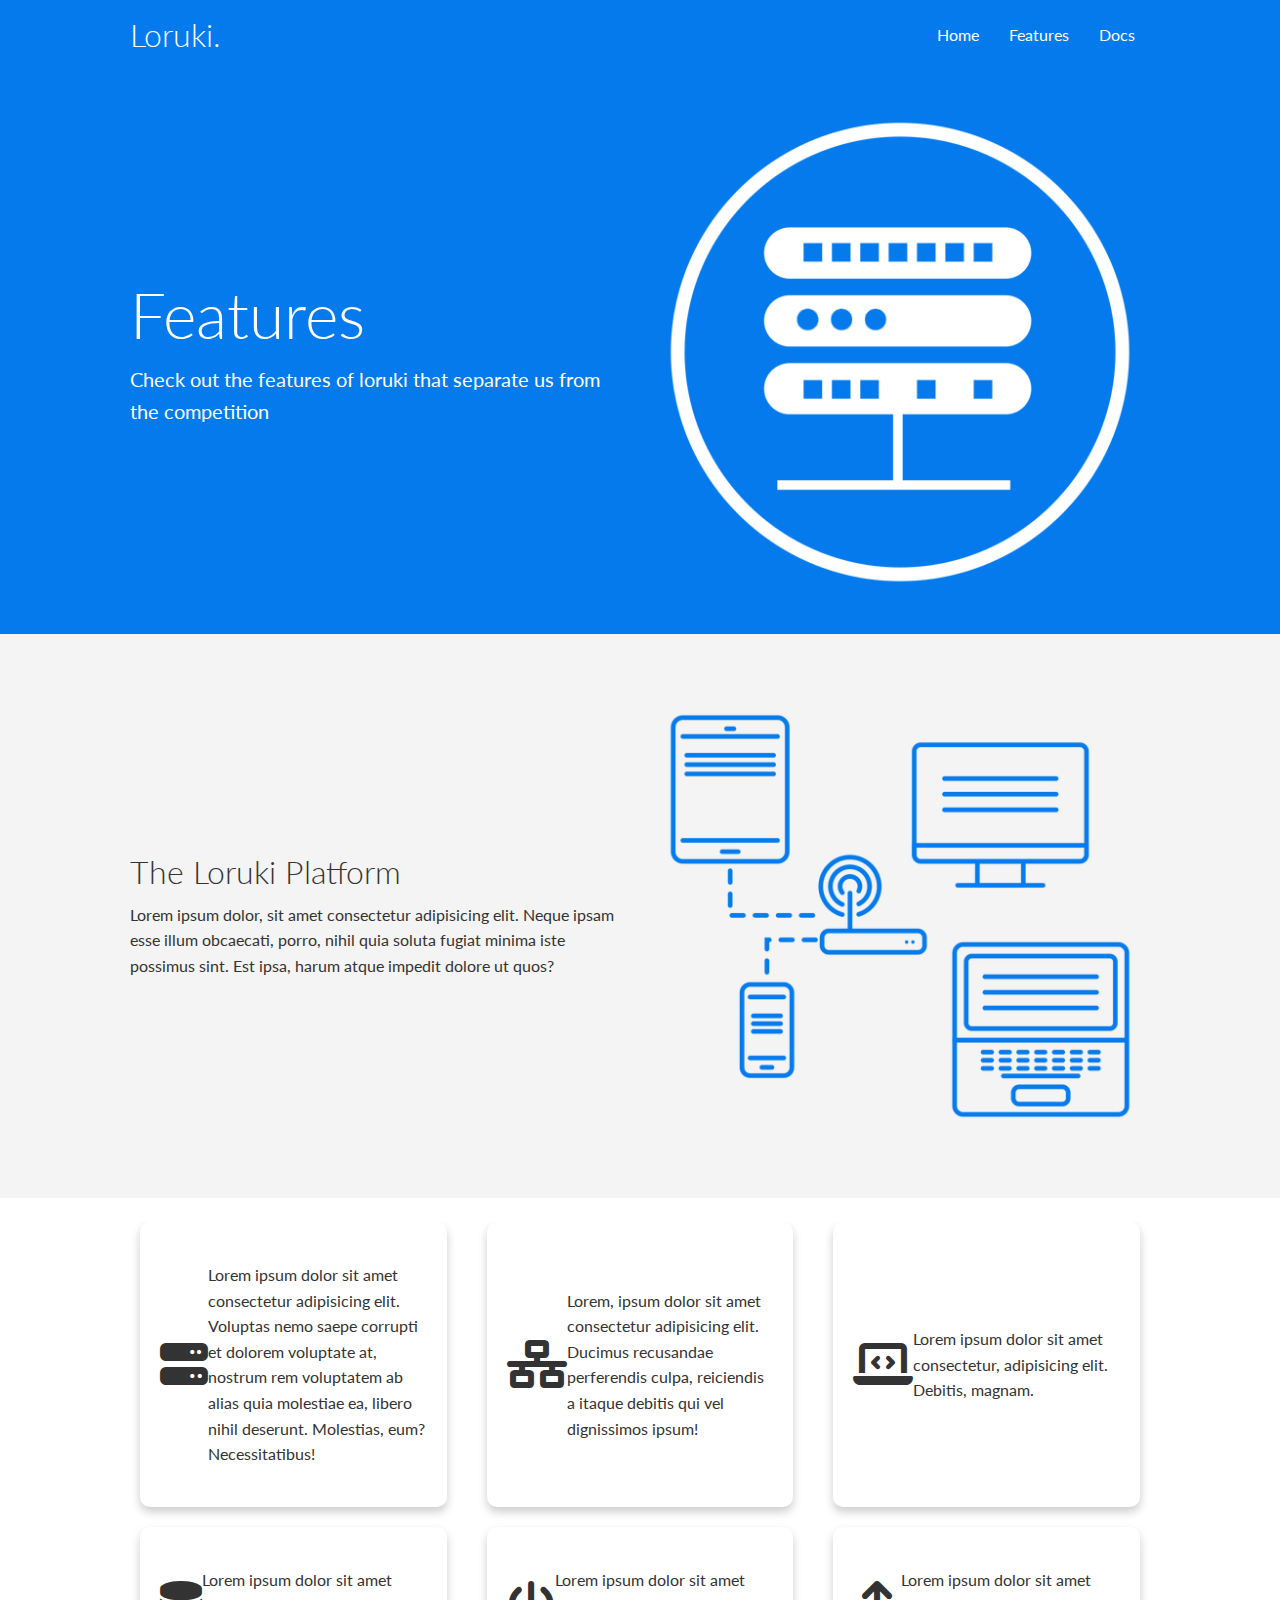
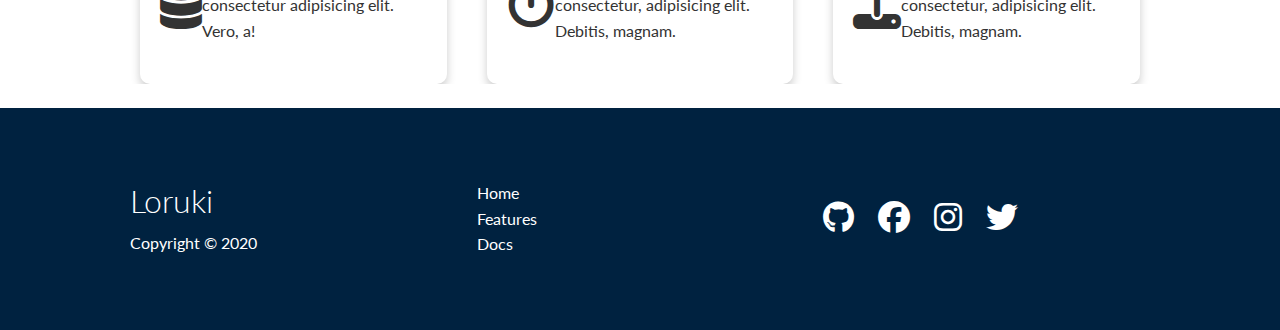
==== features.html @ 6a71a276 "add features page" ====
<!DOCTYPE html>
<html lang="en">

<head>
    <meta charset="UTF-8">
    <meta name="viewport" content="width=device-width, initial-scale=1.0">
    <link rel="stylesheet" href="css/utilities.css">
    <link rel="stylesheet" href="css/style.css">
    <link rel="stylesheet" href="https://cdnjs.cloudflare.com/ajax/libs/font-awesome/6.7.2/css/all.min.css"
        integrity="sha512-Evv84Mr4kqVGRNSgIGL/F/aIDqQb7xQ2vcrdIwxfjThSH8CSR7PBEakCr51Ck+w+/U6swU2Im1vVX0SVk9ABhg=="
        crossorigin="anonymous" referrerpolicy="no-referrer" />
    <title>Loruki | Cloud hosting for everyone</title>
</head>

<body>

    <div class="navbar">
        <div class="container flex">
            <h1 class="logo">Loruki.</h1>
            <nav>
                <ul>
                    <li><a href="index.html">Home</a></li>
                    <li><a href="features.html">Features</a></li>
                    <li><a href="docs.html">Docs</a></li>
                </ul>
            </nav>
        </div>
    </div>

    <section class="head bg-primary py-3">
        <div class="container grid">
            <div>
                <h1 class="xl">Features</h1>
                <p class="lead">Check out the features of loruki that separate us from the competition</p>
            </div>
            <img src="images/server.png" alt="">
        </div>
    </section>

    <section class="sub-head bg-light py-3">
        <div class="container grid">
            <div class="text">
                <h2 class="md">The Loruki Platform</h2>
                <p>Lorem ipsum dolor, sit amet consectetur adipisicing elit. Neque ipsam esse illum obcaecati, porro,
                    nihil
                    quia soluta fugiat minima iste possimus sint. Est ipsa, harum atque impedit dolore ut quos?</p>
            </div>
            <img src="images/server2.png" alt="">
        </div>
    </section>

    <section class="main my-2">
        <div class="container grid grid-3">
            <div class="card flex">
                <i class="fas fa-server fa-3x"></i>
                <p>Lorem ipsum dolor sit amet consectetur adipisicing elit. Voluptas nemo saepe corrupti et dolorem
                    voluptate at, nostrum rem voluptatem ab alias quia molestiae ea, libero nihil deserunt. Molestias,
                    eum? Necessitatibus!</p>
            </div>
            <div class="card flex">
                <i class="fas fa-network-wired fa-3x"></i>
                <p>
                    Lorem, ipsum dolor sit amet consectetur adipisicing elit. Ducimus
                    recusandae perferendis culpa, reiciendis a itaque debitis qui vel
                    dignissimos ipsum!
                </p>
            </div>
            <div class="card flex">
                <i class="fas fa-laptop-code fa-3x"></i>
                <p>
                    Lorem ipsum dolor sit amet consectetur, adipisicing elit. Debitis,
                    magnam.
                </p>
            </div>
            <div class="card flex">
                <i class="fas fa-database fa-3x"></i>
                <p>
                    Lorem ipsum dolor sit amet consectetur adipisicing elit. Vero, a!
                </p>
            </div>
            <div class="card flex">
                <i class="fas fa-power-off fa-3x"></i>
                <p>
                    Lorem ipsum dolor sit amet consectetur, adipisicing elit. Debitis,
                    magnam.
                </p>
            </div>
            <div class="card flex">
                <i class="fas fa-upload fa-3x"></i>
                <p>
                    Lorem ipsum dolor sit amet consectetur, adipisicing elit. Debitis,
                    magnam.
                </p>
            </div>

        </div>
    </section>

    <footer class="footer bg-dark py-5">
        <div class="container grid grid-3">
            <div>
                <h1>Loruki
                </h1>
                <p>Copyright &copy; 2020</p>
            </div>
            <nav>
                <ul>
                    <li><a href="index.html">Home</a></li>
                    <li><a href="features.html">Features</a></li>
                    <li><a href="docs.html">Docs</a></li>
                </ul>
            </nav>
            <div class="social">
                <a href="#"><i class="fab fa-github fa-2x"></i></a>
                <a href="#"><i class="fab fa-facebook fa-2x"></i></a>
                <a href="#"><i class="fab fa-instagram fa-2x"></i></a>
                <a href="#"><i class="fab fa-twitter fa-2x"></i></a>
            </div>
        </div>
    </footer>

</body>

</html>
---- css/utilities.css ----
.container {
    max-width: 1100px;
    padding: 0 40px;
    overflow: auto;
    margin: 0 auto;
}

.flex {
    display: flex;
    justify-content: center;
    align-items: center;
    height: 100%;
}

.grid {
    display: grid;
    grid-template-columns: repeat(2, 1fr);
    gap: 20px;
    justify-content: center;
    align-items: center;
    height: 100%;
}

.grid-3 {
    grid-template-columns: repeat(3, 1fr);
}

.card {
    background-color: #fff;
    color: #333;
    padding: 20px;
    border-radius: 10px;
    box-shadow: 0 5px 10px rgba(0, 0, 0, 0.2);
    margin: 10px;
}

.btn {
    display: inline-block;
    padding: 10px 30px;
    background-color: var(--primary-color);
    color: #fff;
    border: none;
    border-radius: 5px;
    cursor: pointer;
}

.btn-outline {
    border: 1px solid #fff;
    background-color: transparent;
}

.btn:hover {
    transform: scale(0.98);
}

/* backgrounds and colors */

.bg-primary,
.btn-primary {
    background-color: var(--primary-color);
    color: #fff;
}

.bg-secondary,
.btn-secondary {
    background-color: var(--secondary-color);
    color: #fff;
}

.bg-dark,
.btn-dark {
    background-color: var(--dark-color);
    color: #fff;
}

.bg-light,
.btn-light {
    background-color: var(--light-color);
    color: #333;
}

/* Text sizes */
.lead {
    font-size: 20px;
}

.sm {
    font-size: 1rem;
}

.md {
    font-size: 2rem;
}

.lg {
    font-size: 3rem;
}

.xl {
    font-size: 4rem;
}

.text-center {
    text-align: center;
}

/* Margins */

.my-1 {
    margin: 1rem 0;
}

.my-2 {
    margin: 1.5rem 0;
}

.my-3 {
    margin: 2rem 0;
}

.my-4 {
    margin: 3rem 0;
}

.my-5 {
    margin: 4rem 0;
}

.m-1 {
    margin: 1rem;
}

.m-2 {
    margin: 1.5rem;
}

.m-3 {
    margin: 2rem;
}

.m-4 {
    margin: 3rem;
}

.m-5 {
    margin: 4rem;
}

/* Paddings */

.py-1 {
    padding: 1rem 0;
}

.py-2 {
    padding: 1.5rem 0;
}

.py-3 {
    padding: 2rem 0;
}

.py-4 {
    padding: 3rem 0;
}

.py-5 {
    padding: 4rem 0;
}

.p-1 {
    padding: 1rem;
}

.p-2 {
    padding: 1.5rem;
}

.p-3 {
    padding: 2rem;
}

.p-4 {
    padding: 3rem;
}

.p-5 {
    padding: 4rem;
}
---- css/style.css ----
@import url('https://fonts.googleapis.com/css2?family=Lato:ital,wght@0,100;0,300;0,400;0,700;0,900;1,100;1,300;1,400;1,700;1,900&display=swap');

* {
    box-sizing: border-box;
    padding: 0;
    margin: 0;
}

:root {
    --primary-color: #047aed;
    --secondary-color: #1c3fa8;
    --dark-color: #002240;
    --light-color: #f4f4f4;
}

body {
    font-family: 'lato', sans-serif;
    line-height: 1.6;
    color: #333;

}

h1,
h2 {
    margin: 10px 0;
    font-weight: 300;
    line-height: 1.2;
}

ul {
    list-style-type: none;
}

a {
    color: #333;
    text-decoration: none;
}

p {
    margin: 10px 0;
}

img {
    width: 100%;
}

/* Navigation */

.navbar {
    background: var(--primary-color);
    height: 70px;
    color: #fff;
}

.navbar .flex {
    justify-content: space-between;
}

.navbar ul {
    display: flex;
}

.navbar a {
    color: #fff;
    padding: 5px;
    margin: 0 10px;
}

.navbar a:hover {
    border-bottom: 2px solid #fff;
}

/* Showcase */
.showcase {
    background-color: var(--primary-color);
    height: 400px;
    color: #fff;
    position: relative;
}

.showcase h2 {
    font-size: 40px;
}

.showcase p {
    margin: 20px 0;
}

.showcase .grid {
    grid-template-columns: 55% 40%;
    gap: 40px;
    overflow: visible;
}

.showcase-form {
    position: relative;
    top: 60px;
    min-height: 350px;
    max-width: 400px;
    width: 100%;
    padding: 40px;
    z-index: 100;
    justify-self: flex-end;
}

.showcase-form h3 {
    font-size: 25px;
    font-weight: 300;
}

.showcase-form .form-control {
    margin: 30px 0;
}

.showcase-form input[type='text'],
.showcase-form input[type='email'] {
    border: 0;
    border-bottom: 1px solid #b4becb;
    width: 100%;
    padding: 3px;
    font-size: 16px;
}

.showcase-form input:focus {
    outline: none;
}

.showcase::before,
.showcase::after {
    content: '';
    height: 100px;
    background: #fff;
    position: absolute;
    bottom: -60px;
    right: 0;
    left: 0;
    transform: skewY(-3deg);

}

.stats {
    padding-top: 100px;
}

.stats-heading {
    font-size: 20px;
    font-weight: 500;
    max-width: 500px;
    margin: 0 auto;
}

.stats .grid h3 {
    font-size: 35px;
}

.stats .grid p {
    font-size: 20px;
    font-weight: bold;
}

.cli .grid {
    grid-template-columns: repeat(3, 1fr);
    grid-template-rows: repeat(2, 1fr);
}

.cli img {
    grid-column: 1 / span 2;
    grid-row: 1 / span 2;
}

.cloud .grid {
    grid-template-columns: 4fr 3fr;
}

/* Languages */

.languages .flex {
    flex-wrap: wrap;
}

.languages .card {
    text-align: center;
    margin: 18px 10px 40px;
    transition: transform 0.2s ease-in
}

.languages .card h4 {
    font-size: 20px;
    margin-bottom: 10px;
}

.languages .card:hover {
    transform: translateY(-15px);
}

/* Footer */

.footer a {
    color: #fff;
}

.footer nav a:hover {
    opacity: 0.8;
}

.footer .social a {
    margin-right: 20px;
}

/* Tablets */

@media(max-width: 768px) {

    .grid,
    .showcase .grid,
    .stats .grid,
    .cli .grid,
    .cloud .grid {
        grid-template-columns: 1fr;
        grid-template-rows: 1fr;
    }

    .showcase {
        height: auto;
    }

    .showcase-text {
        text-align: center;
        margin-top: 40px;
    }

    .showcase-form {
        justify-self: center;
        margin: auto;
    }

    .cli img {
        grid-column: 1;
        grid-row: 1;
    }

    .cli .grid {
        align-items: center;
    }

}

/* Mobiles */
@media(max-width: 500px) {

    .navbar {
        height: auto;
    }

    .navbar .flex {
        flex-direction: column;
    }

    .navbar ul {
        background: rgba(0, 0, 0, 0.1);
        padding: 10px;
        flex-wrap: wrap;
    }

    .navbar li {
        margin: 0.1em auto;
    }
}
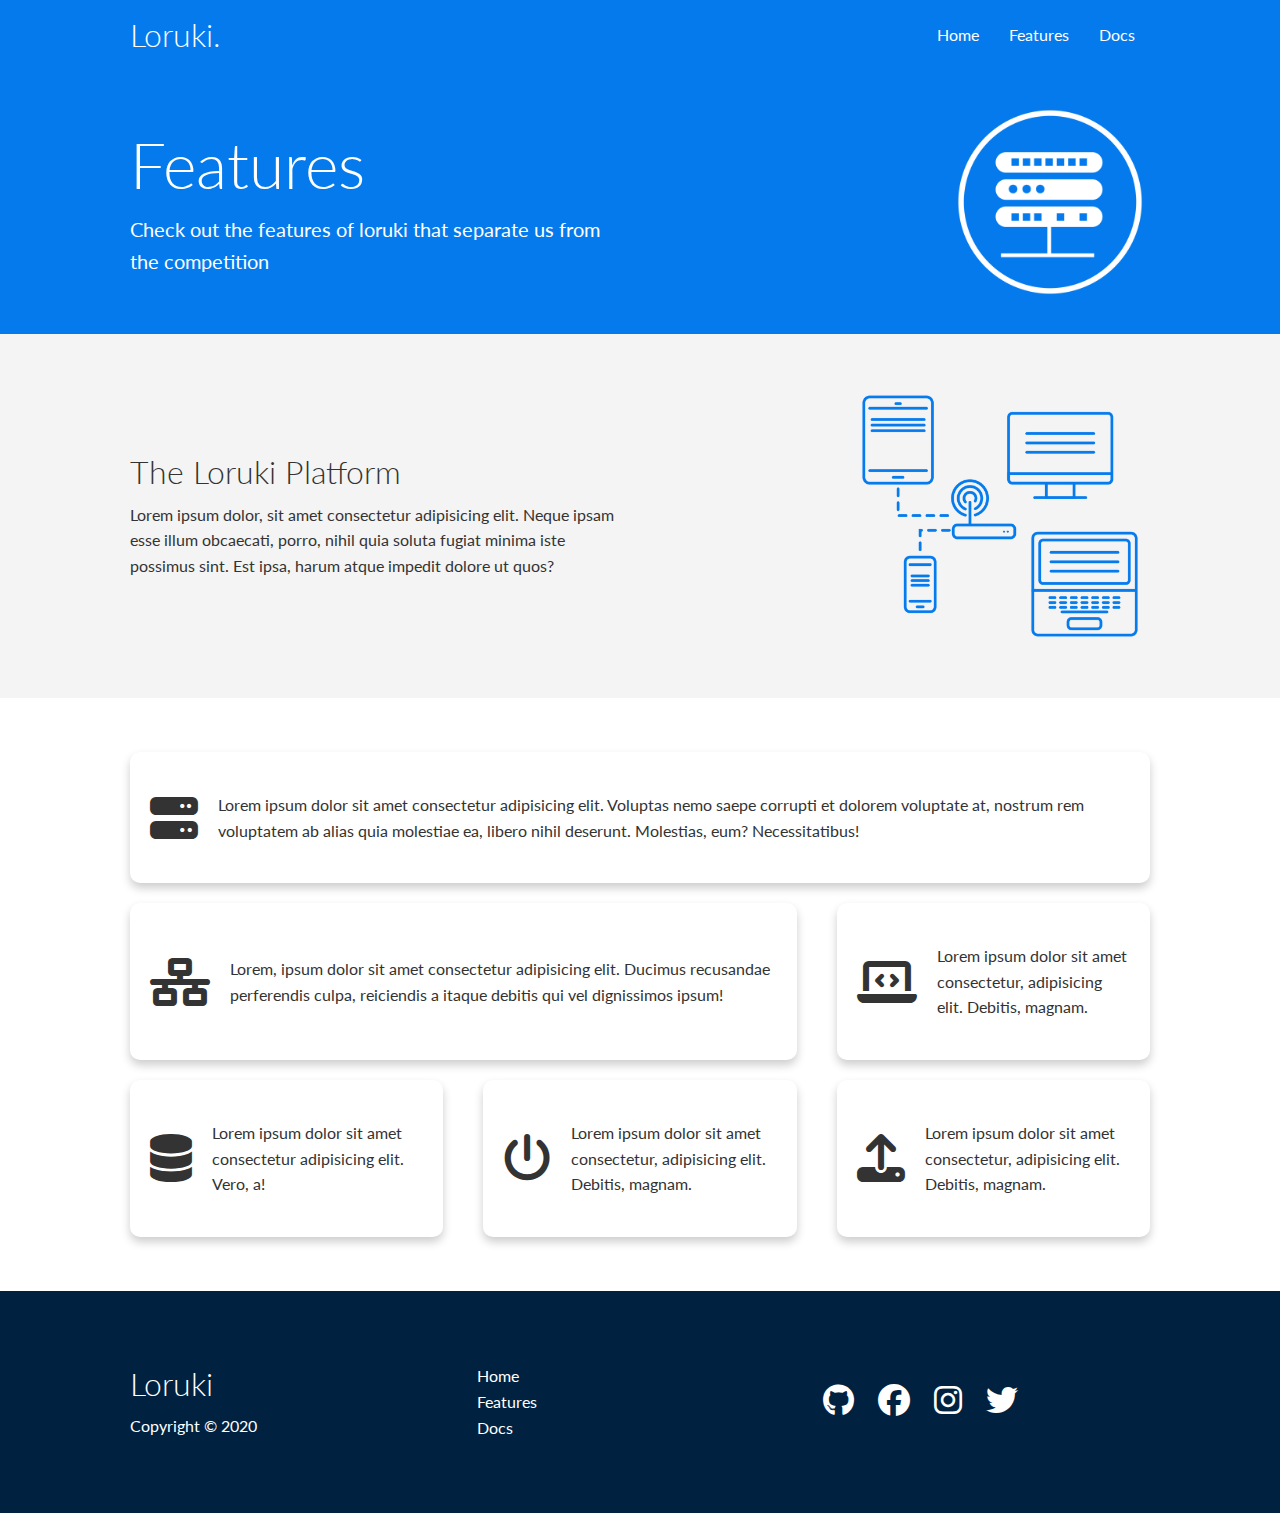
==== commit 2e11c9f9: "modify the features page classes" ====
--- a/features.html
+++ b/features.html
@@ -27,7 +27,7 @@
         </div>
     </div>
 
-    <section class="head bg-primary py-3">
+    <section class="features-head bg-primary py-3">
         <div class="container grid">
             <div>
                 <h1 class="xl">Features</h1>
@@ -37,7 +37,7 @@
         </div>
     </section>
 
-    <section class="sub-head bg-light py-3">
+    <section class="features-sub-head bg-light py-3">
         <div class="container grid">
             <div class="text">
                 <h2 class="md">The Loruki Platform</h2>
@@ -49,7 +49,7 @@
         </div>
     </section>
 
-    <section class="main my-2">
+    <section class="features-main my-2">
         <div class="container grid grid-3">
             <div class="card flex">
                 <i class="fas fa-server fa-3x"></i>
--- a/css/style.css
+++ b/css/style.css
@@ -193,6 +193,33 @@
     transform: translateY(-15px);
 }
 
+/* Features */
+.features-head img {
+    width: 200px;
+    justify-self: end;
+}
+
+.features-sub-head img {
+    width: 300px;
+    justify-self: end;
+}
+
+.features-main .grid {
+    padding: 30px;
+}
+
+.features-main .card>i {
+    margin-right: 20px;
+}
+
+.features-main .card:first-child {
+    grid-column: 1 / span 3;
+}
+
+.features-main .card:nth-child(2) {
+    grid-column: 1 / span 2;
+}
+
 /* Footer */
 
 .footer a {
